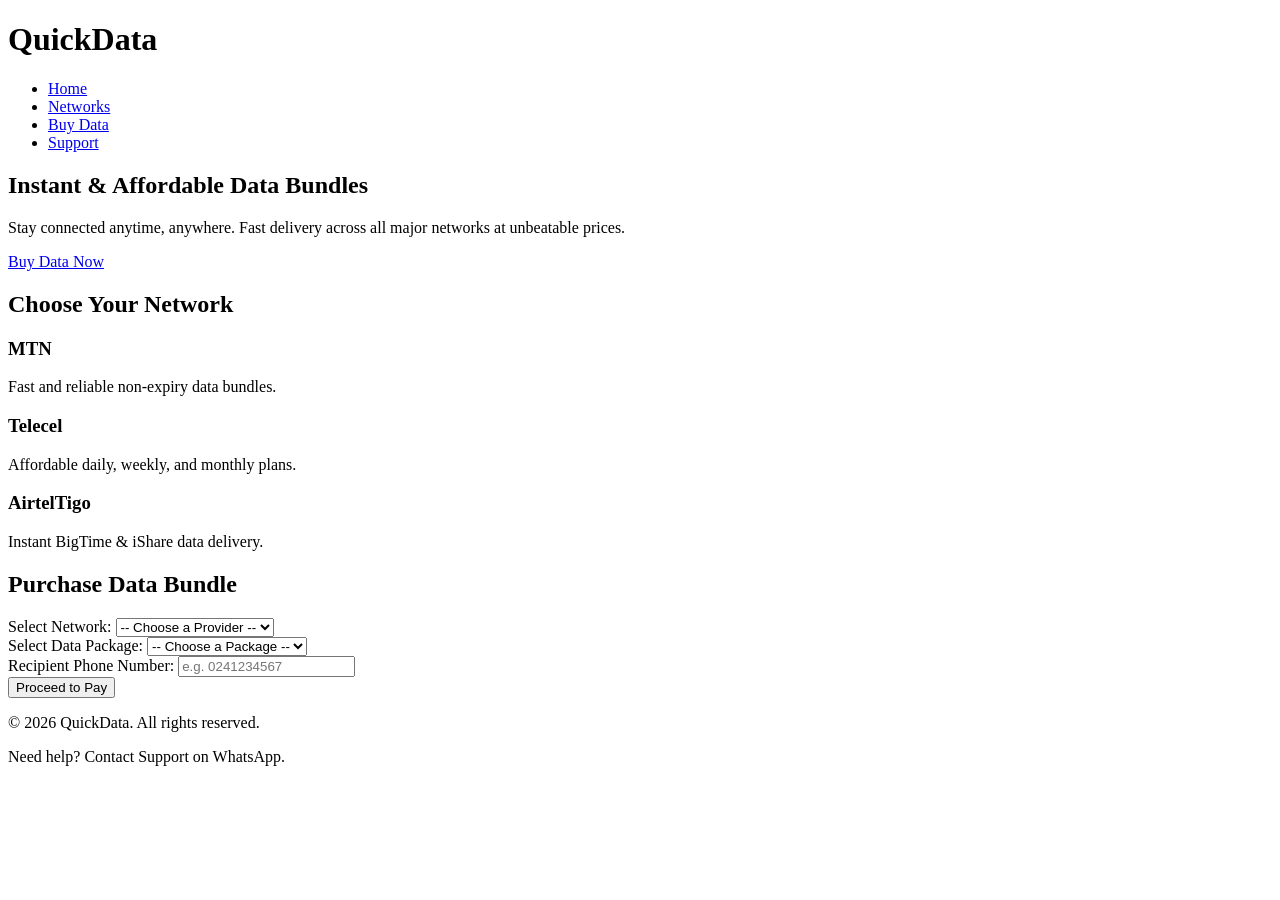
==== Index.html @ 71f36737 "Update and rename DataBundle.html to Index.html" ====
<!DOCTYPE html>
<html lang="en">
<head>
  <meta charset="UTF-8">
  <meta name="viewport" content="width=device-width, initial-scale=1.0">
  <title>Quick Data Bundle - Fast & Affordable Data</title>
  <!-- We will link our CSS file here in the next step -->
  <link rel="stylesheet" href="style.css">
</head>
<body>

  <!-- 1. HEADER & NAVIGATION -->
  <header>
    <div class="logo">
      <h1>QuickData</h1>
    </div>
    <nav aria-label="Main Navigation">
      <ul>
        <li><a href="#home">Home</a></li>
        <li><a href="#networks">Networks</a></li>
        <li><a href="#order">Buy Data</a></li>
        <li><a href="#contact">Support</a></li>
      </ul>
    </nav>
  </header>

  <!-- 2. MAIN CONTENT -->
  <main id="home">
    
    <!-- HERO SECTION -->
    <section class="hero">
      <h2>Instant & Affordable Data Bundles</h2>
      <p>Stay connected anytime, anywhere. Fast delivery across all major networks at unbeatable prices.</p>
      <a href="#order" class="cta-button">Buy Data Now</a>
    </section>
    <!-- 3. NETWORK CARDS SECTION -->
    <section id="networks" class="networks">
      <h2>Choose Your Network</h2>
      <div class="network-grid">
        
        <div class="card">
          <h3>MTN</h3>
          <p>Fast and reliable non-expiry data bundles.</p>
        </div>

        <div class="card">
          <h3>Telecel</h3>
          <p>Affordable daily, weekly, and monthly plans.</p>
        </div>

        <div class="card">
          <h3>AirtelTigo</h3>
          <p>Instant BigTime & iShare data delivery.</p>
        </div>

      </div>
    </section>

    <!-- 4. ORDER FORM SECTION -->
    <section id="order" class="order-section">
      <h2>Purchase Data Bundle</h2>
      <form action="#" method="POST">
        
        <div class="form-group">
          <label for="network-select">Select Network:</label>
          <select id="network-select" name="network" required>
            <option value="">-- Choose a Provider --</option>
            <option value="mtn">MTN</option>
            <option value="telecel">Telecel</option>
            <option value="airteltigo">AirtelTigo</option>
          </select>
        </div>

        <div class="form-group">
          <label for="bundle-select">Select Data Package:</label>
          <select id="bundle-select" name="bundle" required>
            <option value="">-- Choose a Package --</option>
            <option value="1gb">1 GB - GHS 6.00</option>
            <option value="2gb">2 GB - GHS 12.00</option>
            <option value="5gb">5 GB - GHS 28.00</option>
            <option value="10gb">10 GB - GHS 52.00</option>
          </select>
        </div>

        <div class="form-group">
          <label for="phone">Recipient Phone Number:</label>
          <input type="tel" id="phone" name="phone" placeholder="e.g. 0241234567" required>
        </div>

        <button type="submit" class="submit-btn">Proceed to Pay</button>
      </form>
    </section>

  </main>

  <!-- 5. FOOTER -->
  <footer id="contact">
    <p>&copy; 2026 QuickData. All rights reserved.</p>
    <p>Need help? Contact Support on WhatsApp.</p>
  </footer>

</body>
</html>

  </main>

</body>
</html>
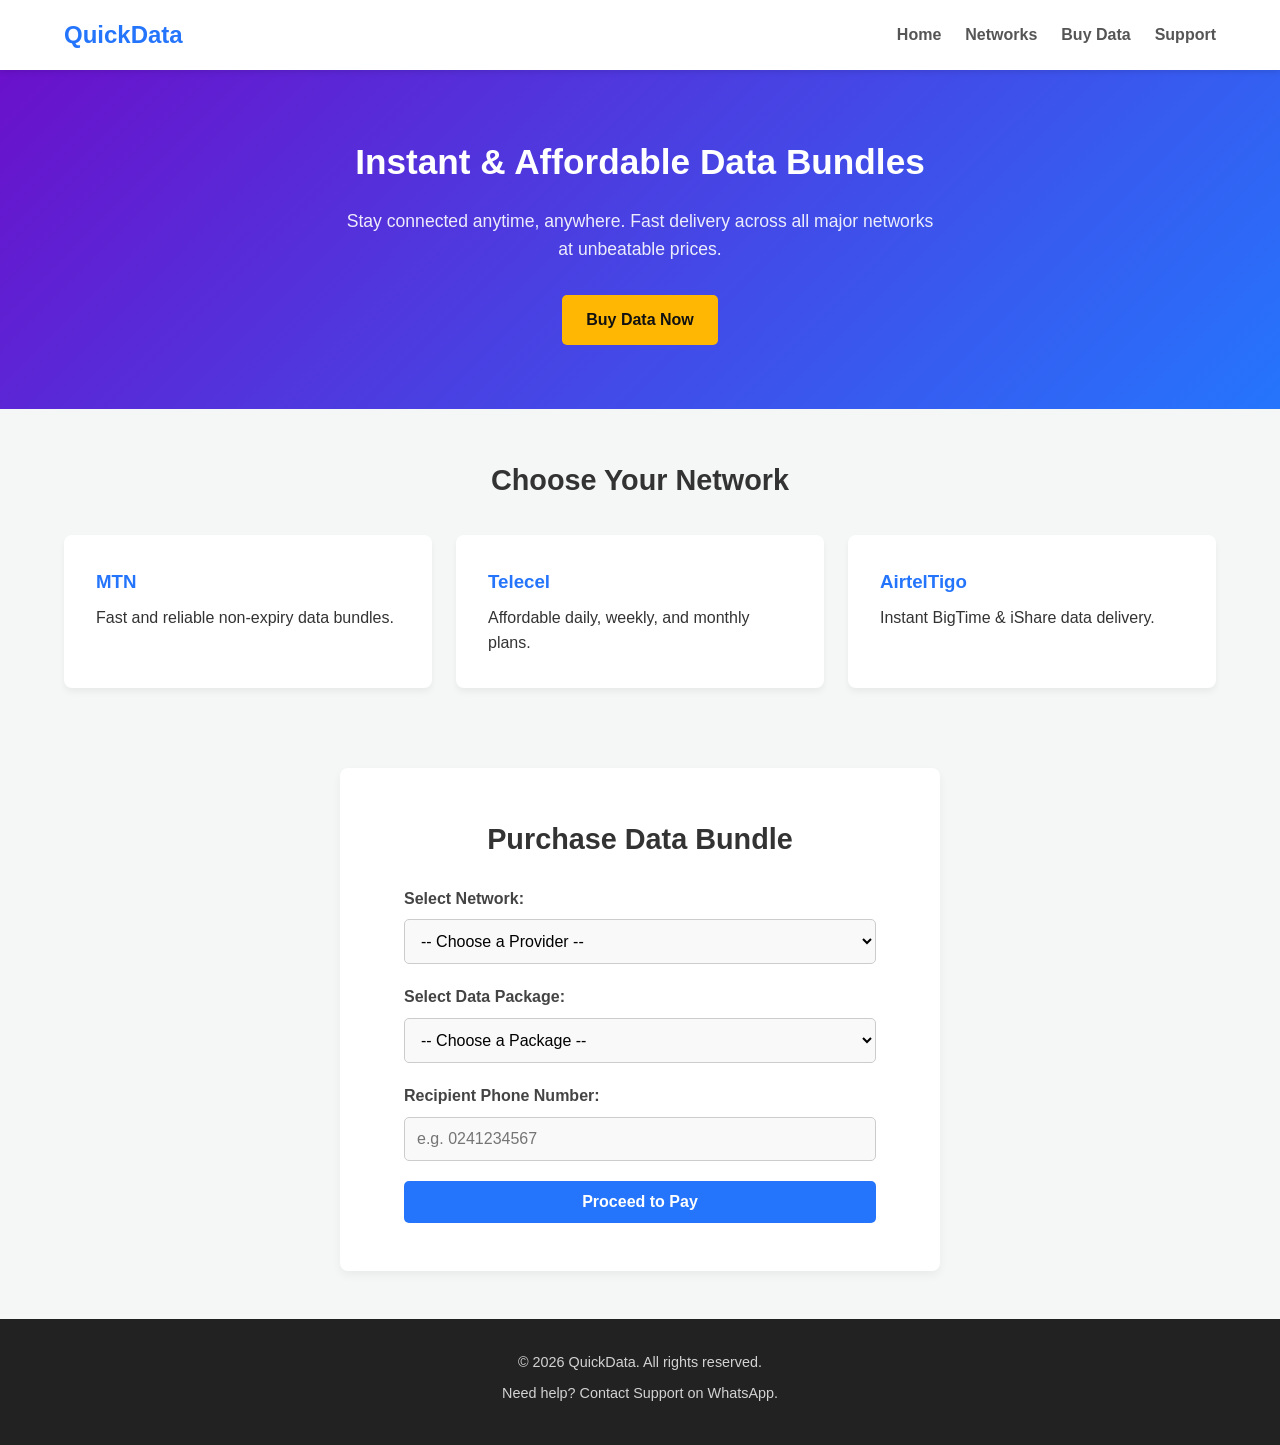
==== commit 0b11aaf2: "Update Index.html" ====
--- a/Index.html
+++ b/Index.html
@@ -5,7 +5,7 @@
   <meta name="viewport" content="width=device-width, initial-scale=1.0">
   <title>Quick Data Bundle - Fast & Affordable Data</title>
   <!-- We will link our CSS file here in the next step -->
-  <link rel="stylesheet" href="style.css">
+  <link rel="stylesheet" href="Style.css">
 </head>
 <body>
 
--- a/Style.css
+++ b/Style.css
@@ -0,0 +1,197 @@
+/* 1. Global Reset & Fonts */
+* {
+  margin: 0;
+  padding: 0;
+  box-sizing: border-box;
+  font-family: 'Segoe UI', Tahoma, Geneva, Verdana, sans-serif;
+}
+
+body {
+  background-color: #f4f7f6;
+  color: #333;
+  line-height: 1.6;
+}
+
+/* 2. Header & Navigation Styling */
+header {
+  background-color: #ffffff;
+  display: flex;
+  justify-content: space-between;
+  align-items: center;
+  padding: 1rem 5%;
+  box-shadow: 0 2px 5px rgba(0,0,0,0.1);
+  position: sticky;
+  top: 0;
+  z-index: 100;
+}
+
+header .logo h1 {
+  font-size: 1.5rem;
+  color: #2575fc;
+}
+
+header nav ul {
+  list-style: none;
+  display: flex;
+  gap: 1.5rem;
+}
+
+header nav ul li a {
+  text-decoration: none;
+  color: #555;
+  font-weight: 600;
+  transition: color 0.3s;
+}
+
+header nav ul li a:hover {
+  color: #2575fc;
+}
+
+/* 3. Hero Section Styling */
+.hero {
+  background: linear-gradient(135deg, #6a11cb 0%, #2575fc 100%);
+  color: white;
+  text-align: center;
+  padding: 4rem 2rem;
+}
+
+.hero h2 {
+  font-size: 2.2rem;
+  margin-bottom: 1rem;
+}
+
+.hero p {
+  font-size: 1.1rem;
+  max-width: 600px;
+  margin: 0 auto 2rem auto;
+  opacity: 0.9;
+}
+
+.cta-button {
+  display: inline-block;
+  background-color: #ffb703;
+  color: #111;
+  padding: 0.75rem 1.5rem;
+  border-radius: 5px;
+  text-decoration: none;
+  font-weight: bold;
+  transition: background 0.3s;
+}
+
+.cta-button:hover {
+  background-color: #fb8500;
+  color: white;
+}
+/* 4. Network Cards Grid Styling */
+.networks {
+  padding: 3rem 5%;
+  text-align: center;
+}
+
+.networks h2 {
+  font-size: 1.8rem;
+  margin-bottom: 2rem;
+  color: #333;
+}
+
+.network-grid {
+  display: grid;
+  grid-template-columns: repeat(auto-fit, minmax(250px, 1fr));
+  gap: 1.5rem;
+}
+
+.card {
+  background: white;
+  padding: 2rem;
+  border-radius: 8px;
+  box-shadow: 0 4px 6px rgba(0,0,0,0.05);
+  transition: transform 0.3s, box-shadow 0.3s;
+  text-align: left;
+}
+
+.card:hover {
+  transform: translateY(-5px);
+  box-shadow: 0 6px 12px rgba(0,0,0,0.1);
+}
+
+.card h3 {
+  color: #2575fc;
+  margin-bottom: 0.5rem;
+}
+
+/* 5. Order Form Section Styling */
+.order-section {
+  background-color: #ffffff;
+  padding: 3rem 5%;
+  max-width: 600px;
+  margin: 2rem auto;
+  border-radius: 8px;
+  box-shadow: 0 4px 10px rgba(0,0,0,0.05);
+}
+
+.order-section h2 {
+  text-align: center;
+  margin-bottom: 1.5rem;
+  font-size: 1.8rem;
+  color: #333;
+}
+
+.form-group {
+  margin-bottom: 1.25rem;
+}
+
+.form-group label {
+  display: block;
+  margin-bottom: 0.5rem;
+  font-weight: 600;
+  color: #444;
+}
+
+.form-group select,
+.form-group input {
+  width: 100%;
+  padding: 0.75rem;
+  border: 1px solid #ccc;
+  border-radius: 5px;
+  font-size: 1rem;
+  background-color: #f9f9f9;
+}
+
+.form-group select:focus,
+.form-group input:focus {
+  outline: none;
+  border-color: #2575fc;
+  background-color: #fff;
+}
+
+.submit-btn {
+  width: 100%;
+  background-color: #2575fc;
+  color: white;
+  padding: 0.75rem;
+  border: none;
+  border-radius: 5px;
+  font-size: 1rem;
+  font-weight: bold;
+  cursor: pointer;
+  transition: background 0.3s;
+}
+
+.submit-btn:hover {
+  background-color: #1a5db6;
+}
+
+/* 6. Footer Styling */
+footer {
+  background-color: #222;
+  color: #fff;
+  text-align: center;
+  padding: 2rem 1rem;
+  margin-top: 3rem;
+  font-size: 0.9rem;
+}
+
+footer p {
+  margin-bottom: 0.5rem;
+  opacity: 0.8;
+}
